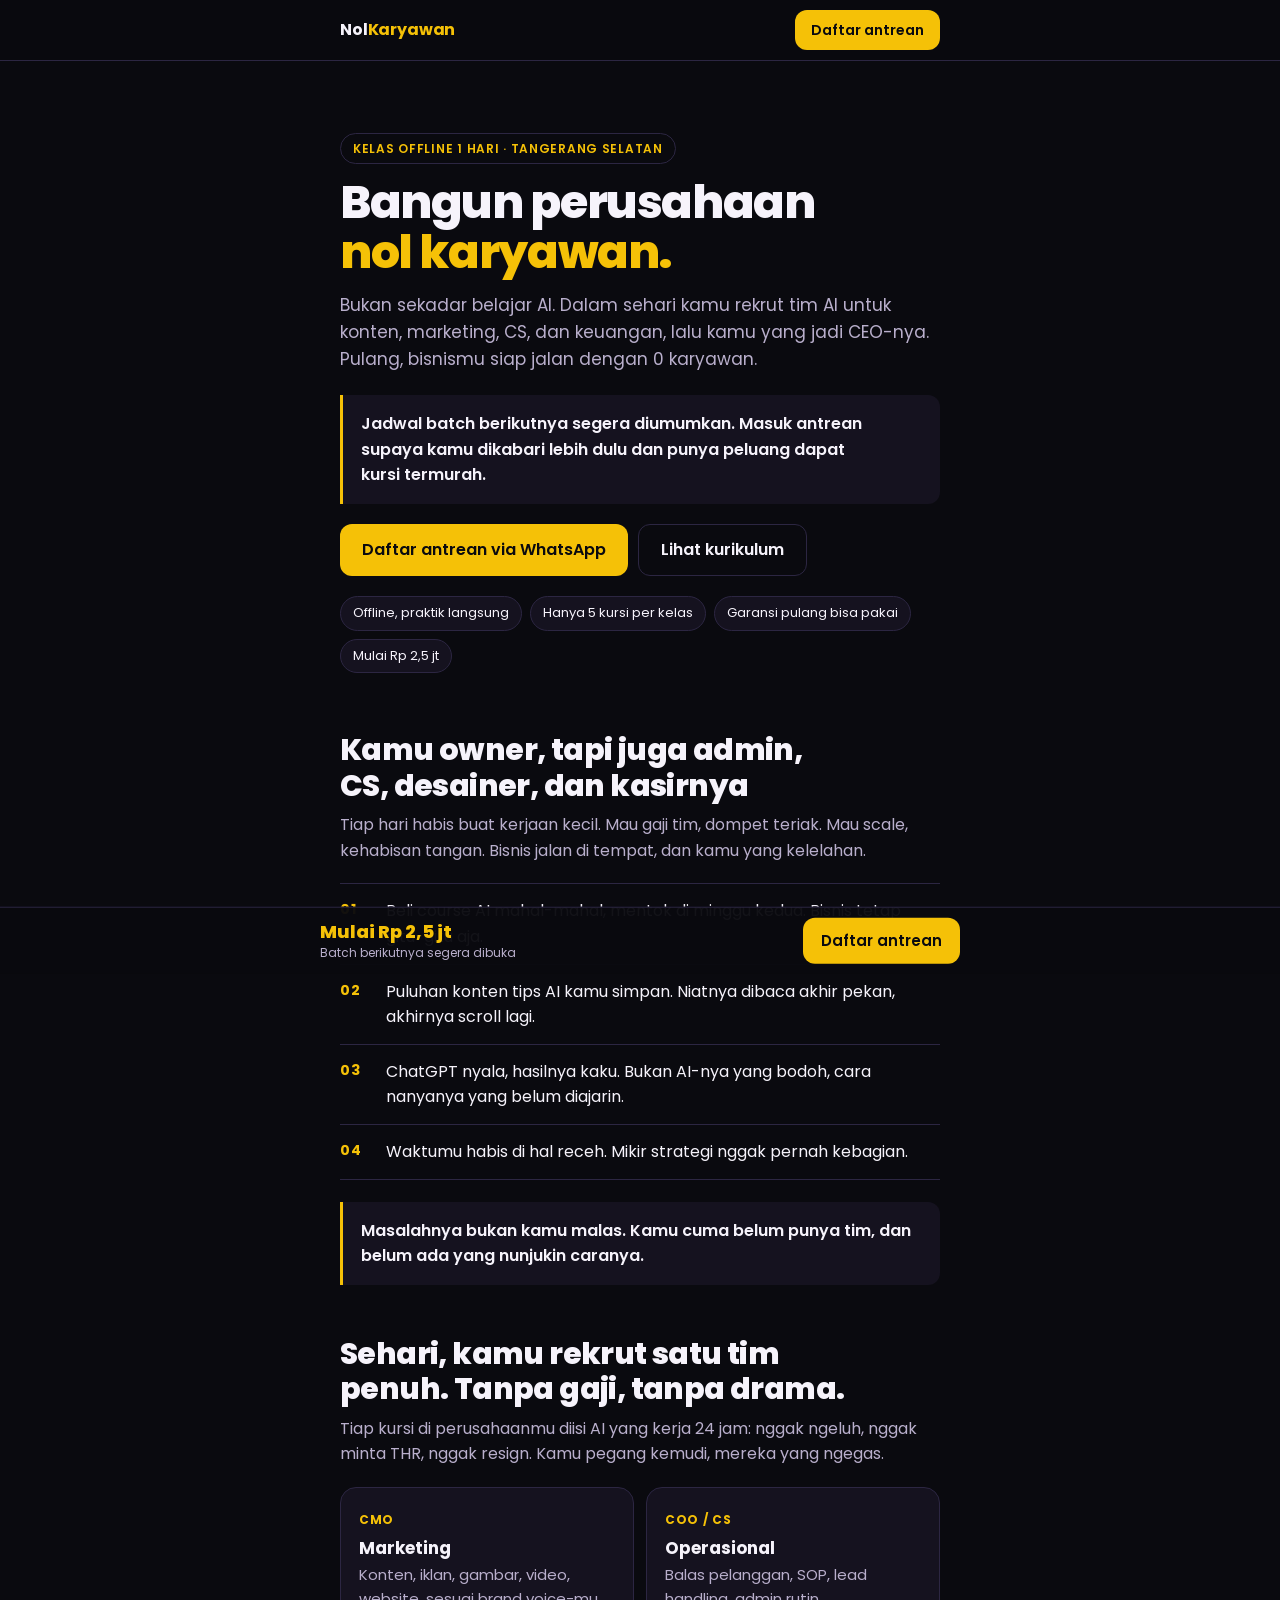
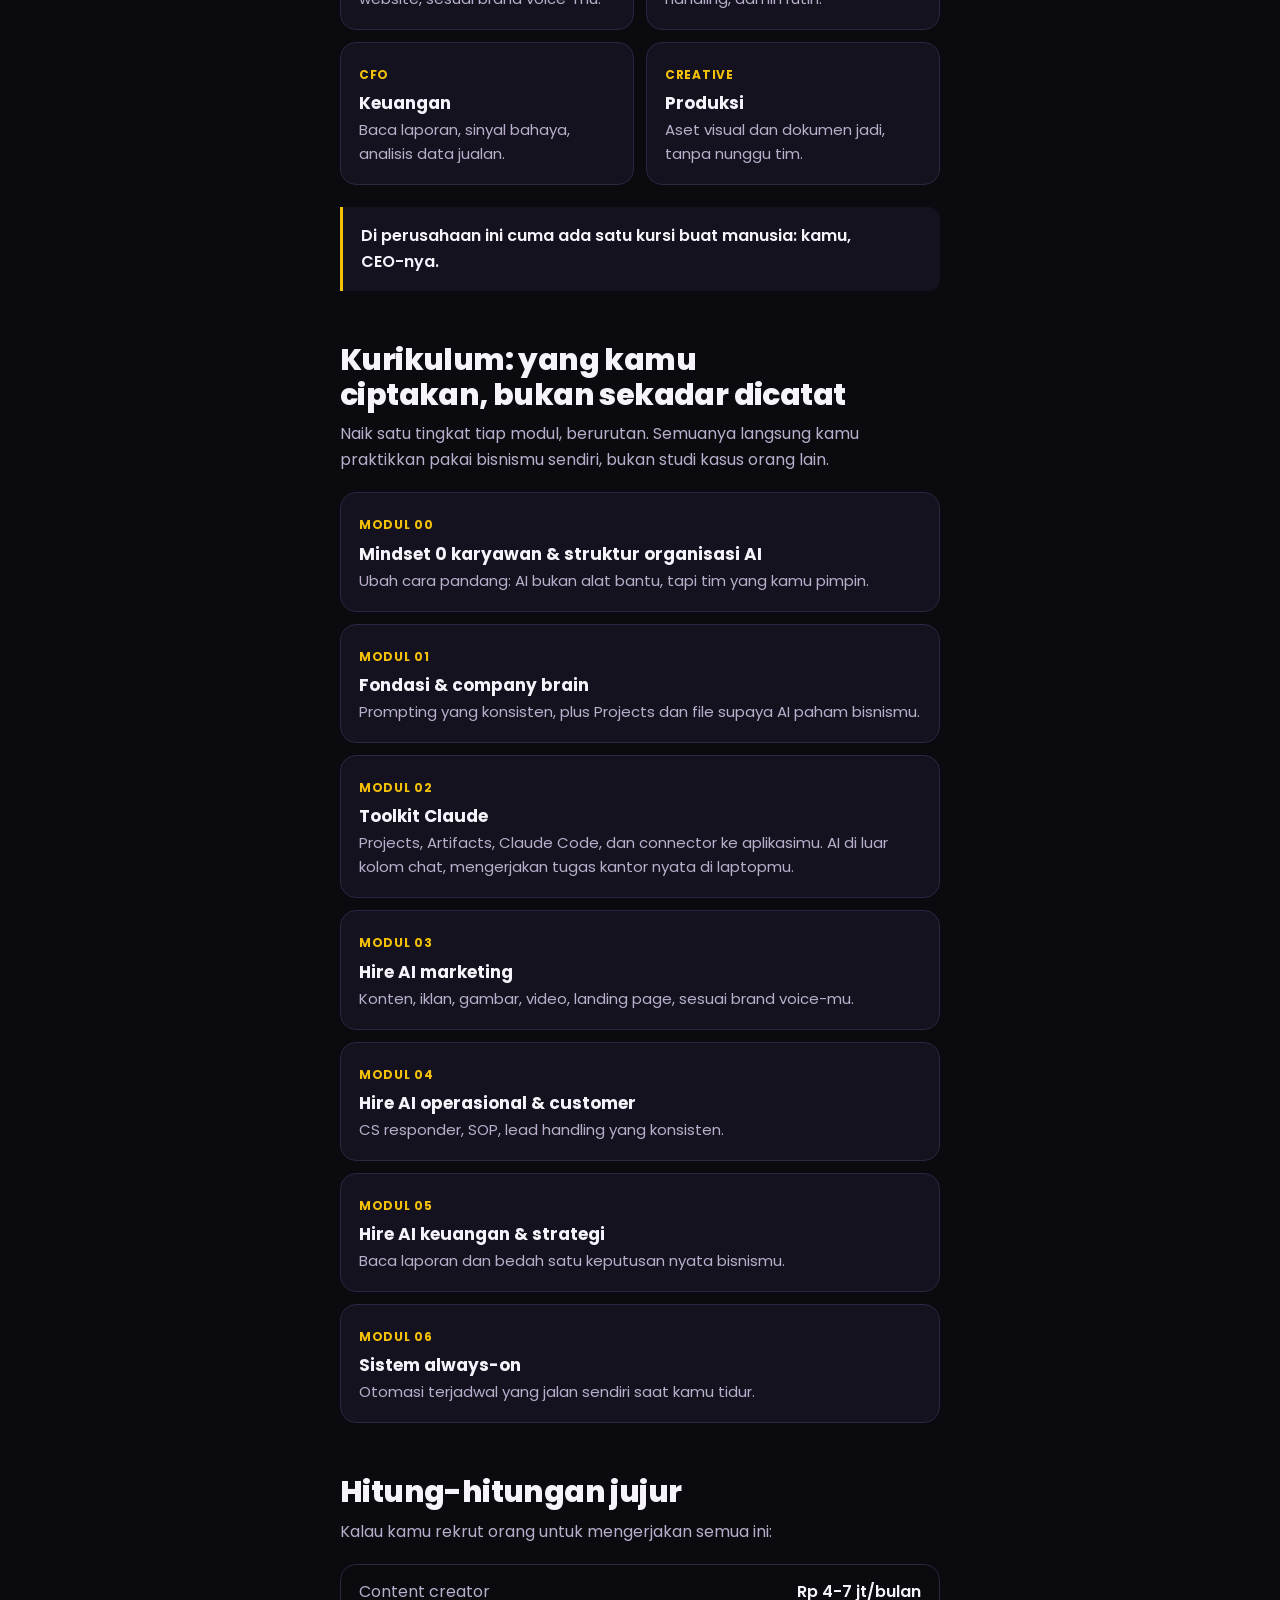
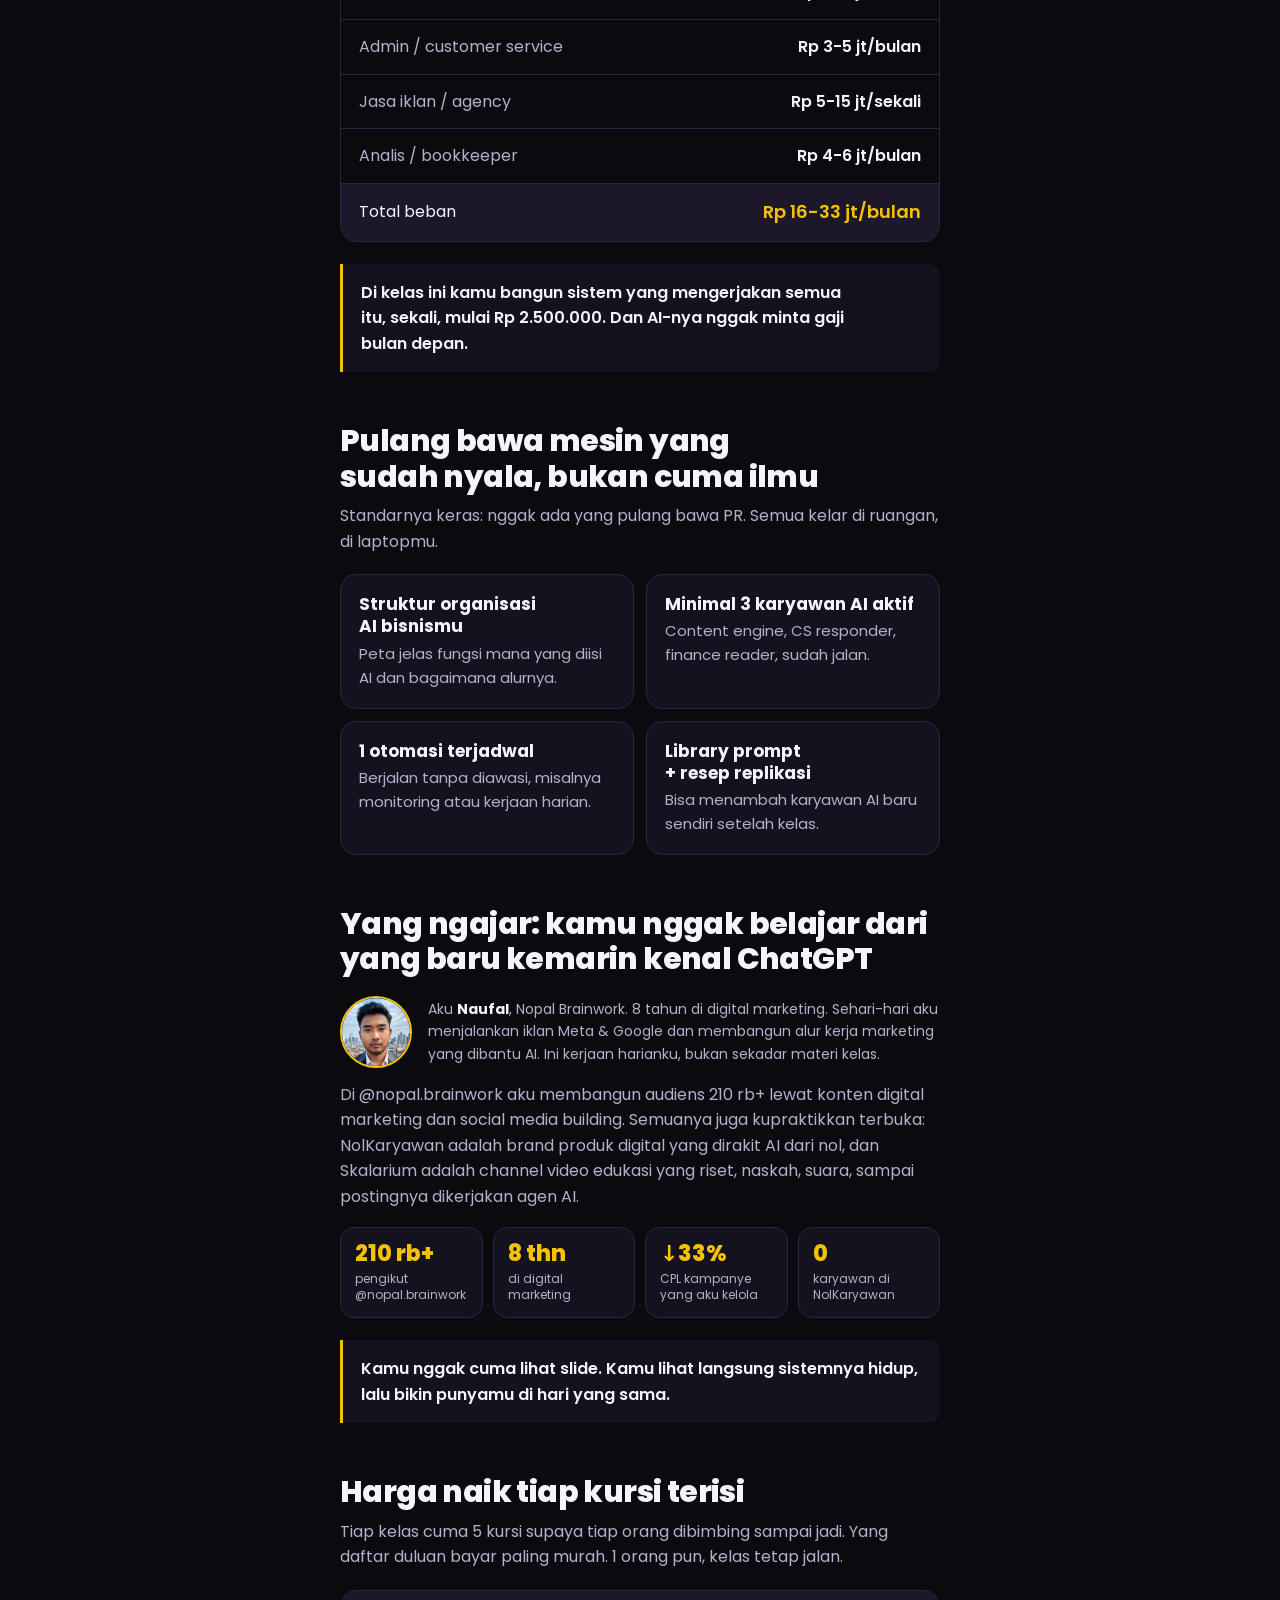
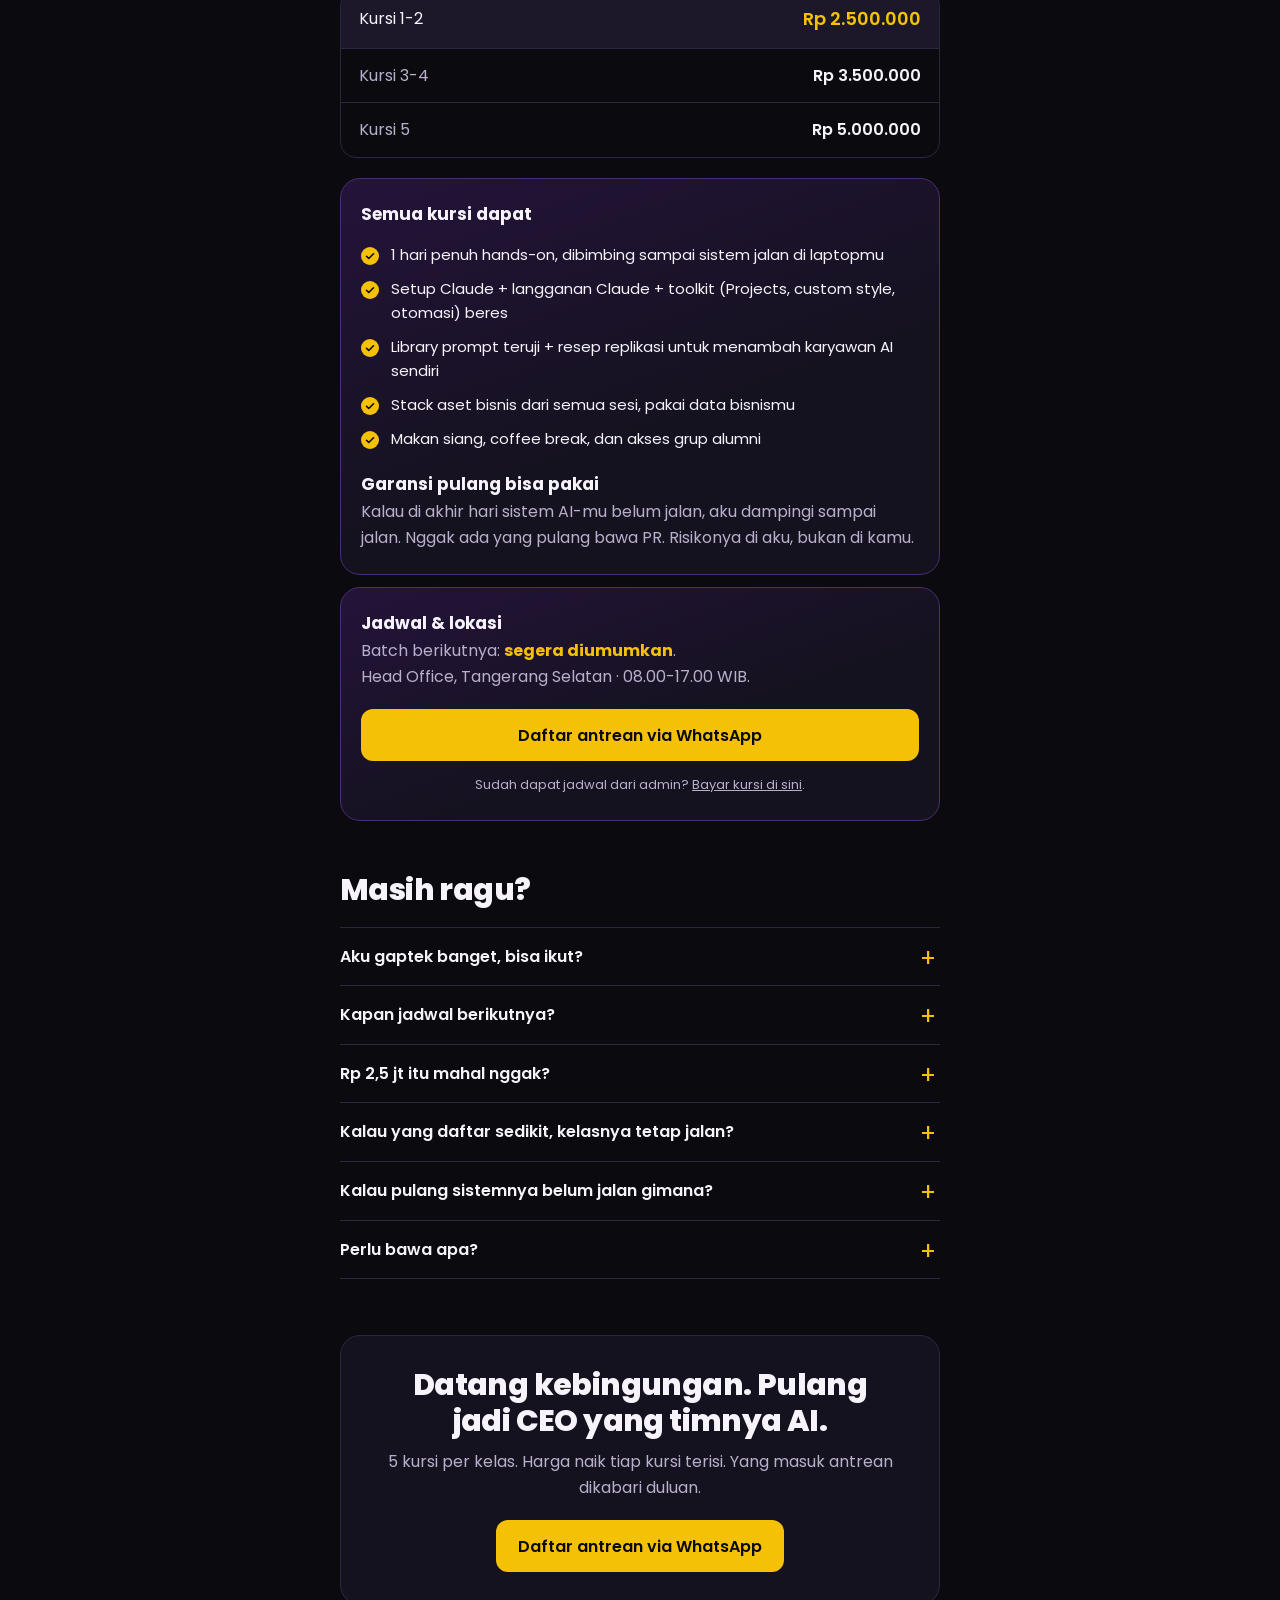
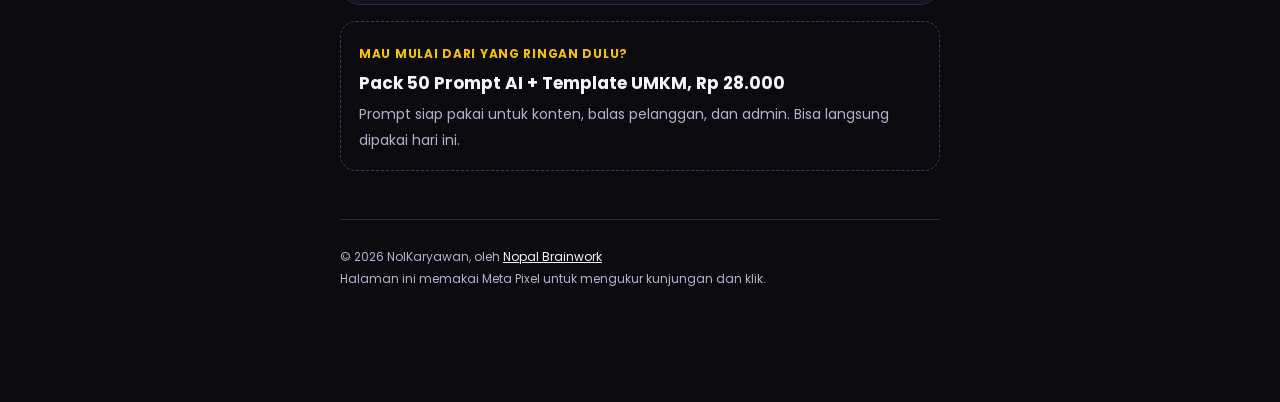
==== nolkaryawan/index.html @ 40bd3239 "Landing page Kelas NolKaryawan (jadwal diumumkan, daftar antrean WhatsApp, Pixel NolKaryawan tetap) " ====
<!doctype html>
<html lang="id">
<head>
<meta charset="utf-8">
<meta name="viewport" content="width=device-width, initial-scale=1, viewport-fit=cover">
<title>Kelas NolKaryawan: Bangun Perusahaan Nol Karyawan | Offline 1 Hari</title>
<meta name="description" content="Kelas offline 1 hari di Tangerang Selatan: rekrut tim AI untuk konten, marketing, CS, dan keuangan bisnismu. Hanya 5 kursi per kelas, mulai Rp 2,5 jt. Jadwal batch berikutnya segera diumumkan.">
<link rel="canonical" href="https://brainwork-cloud.github.io/nolkaryawan/">
<meta property="og:type" content="website">
<meta property="og:site_name" content="NolKaryawan">
<meta property="og:title" content="Bangun perusahaan nol karyawan: kelas offline 1 hari">
<meta property="og:description" content="Sehari praktik, pulang membawa tim AI yang sudah jalan untuk bisnismu. 5 kursi per kelas. Daftar antrean batch berikutnya.">
<meta property="og:url" content="https://brainwork-cloud.github.io/nolkaryawan/">
<meta property="og:image" content="https://brainwork-cloud.github.io/nolkaryawan/og.png">
<meta property="og:image:width" content="1200">
<meta property="og:image:height" content="630">
<meta property="og:locale" content="id_ID">
<meta name="twitter:card" content="summary_large_image">
<meta name="theme-color" content="#0A0A0F">
<link rel="icon" href="../favicon.png" type="image/png">
<link rel="apple-touch-icon" href="../apple-touch-icon.png">
<link rel="preconnect" href="https://fonts.googleapis.com">
<link rel="preconnect" href="https://fonts.gstatic.com" crossorigin>
<link rel="stylesheet" href="https://fonts.googleapis.com/css2?family=Poppins:wght@400;500;600;700;800&display=swap">
<link rel="stylesheet" href="../aset/lp.css">
<script>
  // PENGATURAN HALAMAN
  // checkout: link checkout Scalev kelas (dipakai tombol "bayar kursi"). pixel: Meta Pixel NolKaryawan.
  window.LP = { checkout: "https://nopal.myscalev.com/co-nolkaryawan", pixel: "1502847427442186", produk: "kelas-nolkaryawan" };
</script>
</head>
<body>
<header class="bar">
  <div class="wrap">
    <a class="merek" href="#atas">Nol<span>Karyawan</span></a>
    <a class="btn btn-emas" href="https://wa.me/6285158666066?text=Halo%20Kak%20Nazwa%2C%20aku%20mau%20masuk%20antrean%20Kelas%20NolKaryawan%20batch%20berikutnya.%0A%0ANama%3A%0AJenis%20bisnis%3A%0ADomisili%3A" data-lead>Daftar antrean</a>
  </div>
</header>

<main class="wrap" id="atas">
  <section class="hero">
    <p class="alis">Kelas offline 1 hari · Tangerang Selatan</p>
    <h1>Bangun perusahaan <em>nol karyawan.</em></h1>
    <p class="lead">Bukan sekadar belajar AI. Dalam sehari kamu rekrut tim AI untuk konten, marketing, CS, dan keuangan, lalu kamu yang jadi CEO-nya. Pulang, bisnismu siap jalan dengan 0 karyawan.</p>
    <p class="tegas">Jadwal batch berikutnya segera diumumkan. Masuk antrean supaya kamu dikabari lebih dulu dan punya peluang dapat kursi termurah.</p>
    <div class="aksi">
      <a class="btn btn-emas" id="cta-utama" href="https://wa.me/6285158666066?text=Halo%20Kak%20Nazwa%2C%20aku%20mau%20masuk%20antrean%20Kelas%20NolKaryawan%20batch%20berikutnya.%0A%0ANama%3A%0AJenis%20bisnis%3A%0ADomisili%3A" data-lead>Daftar antrean via WhatsApp</a>
      <a class="btn btn-garis" href="#kurikulum">Lihat kurikulum</a>
    </div>
    <ul class="poin">
      <li>Offline, praktik langsung</li>
      <li>Hanya 5 kursi per kelas</li>
      <li>Garansi pulang bisa pakai</li>
      <li>Mulai Rp 2,5 jt</li>
    </ul>
  </section>

  <section aria-labelledby="judul-masalah">
    <h2 id="judul-masalah">Kamu owner, tapi juga admin, CS, desainer, dan kasirnya</h2>
    <p class="sub">Tiap hari habis buat kerjaan kecil. Mau gaji tim, dompet teriak. Mau scale, kehabisan tangan. Bisnis jalan di tempat, dan kamu yang kelelahan.</p>
    <ol class="masalah">
      <li>Beli course AI mahal-mahal, mentok di minggu kedua. Bisnis tetap gitu-gitu aja.</li>
      <li>Puluhan konten tips AI kamu simpan. Niatnya dibaca akhir pekan, akhirnya scroll lagi.</li>
      <li>ChatGPT nyala, hasilnya kaku. Bukan AI-nya yang bodoh, cara nanyanya yang belum diajarin.</li>
      <li>Waktumu habis di hal receh. Mikir strategi nggak pernah kebagian.</li>
    </ol>
    <p class="tegas">Masalahnya bukan kamu malas. Kamu cuma belum punya tim, dan belum ada yang nunjukin caranya.</p>
  </section>

  <section aria-labelledby="judul-tim">
    <h2 id="judul-tim">Sehari, kamu rekrut satu tim penuh. Tanpa gaji, tanpa drama.</h2>
    <p class="sub">Tiap kursi di perusahaanmu diisi AI yang kerja 24 jam: nggak ngeluh, nggak minta THR, nggak resign. Kamu pegang kemudi, mereka yang ngegas.</p>
    <div class="kartu dua">
      <div class="k"><span class="tag">CMO</span><h3>Marketing</h3><p>Konten, iklan, gambar, video, website, sesuai brand voice-mu.</p></div>
      <div class="k"><span class="tag">COO / CS</span><h3>Operasional</h3><p>Balas pelanggan, SOP, lead handling, admin rutin.</p></div>
      <div class="k"><span class="tag">CFO</span><h3>Keuangan</h3><p>Baca laporan, sinyal bahaya, analisis data jualan.</p></div>
      <div class="k"><span class="tag">Creative</span><h3>Produksi</h3><p>Aset visual dan dokumen jadi, tanpa nunggu tim.</p></div>
    </div>
    <p class="tegas">Di perusahaan ini cuma ada satu kursi buat manusia: kamu, CEO-nya.</p>
  </section>

  <section id="kurikulum" aria-labelledby="judul-kurikulum">
    <h2 id="judul-kurikulum">Kurikulum: yang kamu ciptakan, bukan sekadar dicatat</h2>
    <p class="sub">Naik satu tingkat tiap modul, berurutan. Semuanya langsung kamu praktikkan pakai bisnismu sendiri, bukan studi kasus orang lain.</p>
    <div class="kartu">
      <div class="k"><span class="tag">Modul 00</span><h3>Mindset 0 karyawan &amp; struktur organisasi AI</h3><p>Ubah cara pandang: AI bukan alat bantu, tapi tim yang kamu pimpin.</p></div>
      <div class="k"><span class="tag">Modul 01</span><h3>Fondasi &amp; company brain</h3><p>Prompting yang konsisten, plus Projects dan file supaya AI paham bisnismu.</p></div>
      <div class="k"><span class="tag">Modul 02</span><h3>Toolkit Claude</h3><p>Projects, Artifacts, Claude Code, dan connector ke aplikasimu. AI di luar kolom chat, mengerjakan tugas kantor nyata di laptopmu.</p></div>
      <div class="k"><span class="tag">Modul 03</span><h3>Hire AI marketing</h3><p>Konten, iklan, gambar, video, landing page, sesuai brand voice-mu.</p></div>
      <div class="k"><span class="tag">Modul 04</span><h3>Hire AI operasional &amp; customer</h3><p>CS responder, SOP, lead handling yang konsisten.</p></div>
      <div class="k"><span class="tag">Modul 05</span><h3>Hire AI keuangan &amp; strategi</h3><p>Baca laporan dan bedah satu keputusan nyata bisnismu.</p></div>
      <div class="k"><span class="tag">Modul 06</span><h3>Sistem always-on</h3><p>Otomasi terjadwal yang jalan sendiri saat kamu tidur.</p></div>
    </div>
  </section>

  <section aria-labelledby="judul-hitung">
    <h2 id="judul-hitung">Hitung-hitungan jujur</h2>
    <p class="sub">Kalau kamu rekrut orang untuk mengerjakan semua ini:</p>
    <ul class="tangga-harga">
      <li><span>Content creator</span><b>Rp 4-7 jt/bulan</b></li>
      <li><span>Admin / customer service</span><b>Rp 3-5 jt/bulan</b></li>
      <li><span>Jasa iklan / agency</span><b>Rp 5-15 jt/sekali</b></li>
      <li><span>Analis / bookkeeper</span><b>Rp 4-6 jt/bulan</b></li>
      <li class="kini"><span>Total beban</span><b>Rp 16-33 jt/bulan</b></li>
    </ul>
    <p class="tegas">Di kelas ini kamu bangun sistem yang mengerjakan semua itu, sekali, mulai Rp 2.500.000. Dan AI-nya nggak minta gaji bulan depan.</p>
  </section>

  <section aria-labelledby="judul-bawa">
    <h2 id="judul-bawa">Pulang bawa mesin yang sudah nyala, bukan cuma ilmu</h2>
    <p class="sub">Standarnya keras: nggak ada yang pulang bawa PR. Semua kelar di ruangan, di laptopmu.</p>
    <div class="kartu dua">
      <div class="k"><h3>Struktur organisasi AI bisnismu</h3><p>Peta jelas fungsi mana yang diisi AI dan bagaimana alurnya.</p></div>
      <div class="k"><h3>Minimal 3 karyawan AI aktif</h3><p>Content engine, CS responder, finance reader, sudah jalan.</p></div>
      <div class="k"><h3>1 otomasi terjadwal</h3><p>Berjalan tanpa diawasi, misalnya monitoring atau kerjaan harian.</p></div>
      <div class="k"><h3>Library prompt + resep replikasi</h3><p>Bisa menambah karyawan AI baru sendiri setelah kelas.</p></div>
    </div>
  </section>

  <section aria-labelledby="judul-pengajar">
    <h2 id="judul-pengajar">Yang ngajar: kamu nggak belajar dari yang baru kemarin kenal ChatGPT</h2>
    <div class="pengajar">
      <img src="../foto.jpg" alt="Foto Naufal (Nopal Brainwork)" width="72" height="72">
      <p>Aku <b style="color:var(--putih)">Naufal</b>, Nopal Brainwork. 8 tahun di digital marketing. Sehari-hari aku menjalankan iklan Meta &amp; Google dan membangun alur kerja marketing yang dibantu AI. Ini kerjaan harianku, bukan sekadar materi kelas.</p>
    </div>
    <p class="sub" style="margin-top:14px">Di @nopal.brainwork aku membangun audiens 210 rb+ lewat konten digital marketing dan social media building. Semuanya juga kupraktikkan terbuka: NolKaryawan adalah brand produk digital yang dirakit AI dari nol, dan Skalarium adalah channel video edukasi yang riset, naskah, suara, sampai postingnya dikerjakan agen AI.</p>
    <div class="angka">
      <div><b>210 rb+</b><span>pengikut @nopal.brainwork</span></div>
      <div><b>8 thn</b><span>di digital marketing</span></div>
      <div><b>&darr;33%</b><span>CPL kampanye yang aku kelola</span></div>
      <div><b>0</b><span>karyawan di NolKaryawan</span></div>
    </div>
    <p class="tegas">Kamu nggak cuma lihat slide. Kamu lihat langsung sistemnya hidup, lalu bikin punyamu di hari yang sama.</p>
  </section>

  <section id="harga" aria-labelledby="judul-harga">
    <h2 id="judul-harga">Harga naik tiap kursi terisi</h2>
    <p class="sub">Tiap kelas cuma 5 kursi supaya tiap orang dibimbing sampai jadi. Yang daftar duluan bayar paling murah. 1 orang pun, kelas tetap jalan.</p>
    <ul class="tangga-harga">
      <li class="kini"><span>Kursi 1-2</span><b>Rp 2.500.000</b></li>
      <li><span>Kursi 3-4</span><b>Rp 3.500.000</b></li>
      <li><span>Kursi 5</span><b>Rp 5.000.000</b></li>
    </ul>
    <div class="tawaran">
      <h3>Semua kursi dapat</h3>
      <ul class="cek">
        <li>1 hari penuh hands-on, dibimbing sampai sistem jalan di laptopmu</li>
        <li>Setup Claude + langganan Claude + toolkit (Projects, custom style, otomasi) beres</li>
        <li>Library prompt teruji + resep replikasi untuk menambah karyawan AI sendiri</li>
        <li>Stack aset bisnis dari semua sesi, pakai data bisnismu</li>
        <li>Makan siang, coffee break, dan akses grup alumni</li>
      </ul>
      <h3 style="margin-top:22px">Garansi pulang bisa pakai</h3>
      <p class="sub">Kalau di akhir hari sistem AI-mu belum jalan, aku dampingi sampai jalan. Nggak ada yang pulang bawa PR. Risikonya di aku, bukan di kamu.</p>
    </div>
    <div class="tawaran" style="margin-top:12px">
      <h3>Jadwal &amp; lokasi</h3>
      <p class="sub">Batch berikutnya: <b style="color:var(--emas)">segera diumumkan</b>.<br>Head Office, Tangerang Selatan · 08.00-17.00 WIB.</p>
      <div class="aksi"><a class="btn btn-emas btn-lebar" href="https://wa.me/6285158666066?text=Halo%20Kak%20Nazwa%2C%20aku%20mau%20masuk%20antrean%20Kelas%20NolKaryawan%20batch%20berikutnya.%0A%0ANama%3A%0AJenis%20bisnis%3A%0ADomisili%3A" data-lead>Daftar antrean via WhatsApp</a></div>
      <p class="catatan">Sudah dapat jadwal dari admin? <a href="https://nopal.myscalev.com/co-nolkaryawan" data-checkout>Bayar kursi di sini</a>.</p>
    </div>
  </section>

  <section aria-labelledby="judul-faq">
    <h2 id="judul-faq">Masih ragu?</h2>
    <div class="faq">
      <details><summary>Aku gaptek banget, bisa ikut?</summary><p>Bisa. Kelas ini didesain untuk non-teknis, nggak ada koding wajib, termasuk di sesi Claude Code. Kalau bisa kirim chat dan upload file, kamu bisa ikut. Kuotanya kecil supaya tiap orang terbimbing.</p></details>
      <details><summary>Kapan jadwal berikutnya?</summary><p>Segera diumumkan. Daftar antrean lewat WhatsApp, kamu dikabari lebih dulu begitu jadwal dibuka.</p></details>
      <details><summary>Rp 2,5 jt itu mahal nggak?</summary><p>Bandingkan dengan rekrut tim untuk konten, CS, admin, dan analis: sekitar Rp 16-33 jt tiap bulan. Ini sekali bayar, sistemnya jalan terus, dan AI-nya nggak digaji bulan depan.</p></details>
      <details><summary>Kalau yang daftar sedikit, kelasnya tetap jalan?</summary><p>Tetap jalan. Berapa pun kursi terisi, jadwal yang sudah diumumkan tetap berlangsung.</p></details>
      <details><summary>Kalau pulang sistemnya belum jalan gimana?</summary><p>Ada Garansi Pulang Bisa Pakai: aku dampingi sampai sistemmu benar-benar jalan.</p></details>
      <details><summary>Perlu bawa apa?</summary><p>Laptop (Mac atau Windows), akun Claude (setup dan langganannya dipandu di tempat), dan data bisnis sederhana: contoh penjualan, brief brand, atau caption lama.</p></details>
    </div>
  </section>

  <div class="akhir">
    <h2>Datang kebingungan. Pulang jadi CEO yang timnya AI.</h2>
    <p class="sub">5 kursi per kelas. Harga naik tiap kursi terisi. Yang masuk antrean dikabari duluan.</p>
    <div class="aksi"><a class="btn btn-emas" href="https://wa.me/6285158666066?text=Halo%20Kak%20Nazwa%2C%20aku%20mau%20masuk%20antrean%20Kelas%20NolKaryawan%20batch%20berikutnya.%0A%0ANama%3A%0AJenis%20bisnis%3A%0ADomisili%3A" data-lead>Daftar antrean via WhatsApp</a></div>
  </div>

  <a class="lanjut" href="../pack-prompt/">
    <small>Mau mulai dari yang ringan dulu?</small>
    <b>Pack 50 Prompt AI + Template UMKM, Rp 28.000</b>
    <span>Prompt siap pakai untuk konten, balas pelanggan, dan admin. Bisa langsung dipakai hari ini.</span>
  </a>

  <footer>
    <p>&copy; 2026 NolKaryawan, oleh <a href="../">Nopal Brainwork</a></p>
    <p id="privasi">Halaman ini tidak memasang pelacak.</p>
  </footer>
</main>

<div class="lekat">
  <div class="wrap">
    <span class="h"><b>Mulai Rp 2,5 jt</b><small>Batch berikutnya segera dibuka</small></span>
    <a class="btn btn-emas" href="https://wa.me/6285158666066?text=Halo%20Kak%20Nazwa%2C%20aku%20mau%20masuk%20antrean%20Kelas%20NolKaryawan%20batch%20berikutnya.%0A%0ANama%3A%0AJenis%20bisnis%3A%0ADomisili%3A" data-lead>Daftar antrean</a>
  </div>
</div>
<script src="../aset/lp.js"></script>
</body>
</html>
---- aset/lp.css ----
/* Gaya bersama landing page produk (Pack Prompt, Strategi Kilat, Kelas NolKaryawan). Warna & font: BRAND.md Brainwork. */
:root {
  --hitam: #0A0A0F;
  --panel: #15121F;
  --panel-2: #1C1729;
  --garis: #2C2642;
  --ungu: #7B2FBE;
  --ungu-terang: #9A55DB;
  --emas: #F5C107;
  --putih: #F6F3FB;
  --redup: #B9AFCC;
}
* { box-sizing: border-box; }
html { -webkit-text-size-adjust: 100%; background: var(--hitam); scroll-behavior: smooth; }
body {
  margin: 0; background: var(--hitam); color: var(--putih);
  font: 400 16px/1.6 "Poppins", system-ui, -apple-system, "Segoe UI", Roboto, sans-serif;
}
a { color: inherit; }
img { max-width: 100%; height: auto; }
.wrap { max-width: 40rem; margin: 0 auto; padding: 0 20px; }

/* Bar atas */
.bar { position: sticky; top: 0; z-index: 10; background: rgba(10, 10, 15, .92); backdrop-filter: blur(8px);
  -webkit-backdrop-filter: blur(8px); border-bottom: 1px solid var(--garis); }
.bar .wrap { display: flex; align-items: center; justify-content: space-between; gap: 12px; min-height: 60px; }
.merek { font-weight: 700; font-size: 16px; text-decoration: none; letter-spacing: -0.01em; }
.merek span { color: var(--emas); }
.bar .btn { min-height: 40px; padding: 0 16px; font-size: 14px; }

/* Hero */
.hero { padding: 40px 0 8px; }
.alis { display: inline-block; margin: 0 0 14px; padding: 5px 12px; border-radius: 999px; border: 1px solid var(--garis);
  color: var(--emas); font-size: 12px; font-weight: 600; letter-spacing: .06em; text-transform: uppercase; }
h1 { margin: 0 0 14px; font-weight: 800; font-size: clamp(32px, 9vw, 46px); line-height: 1.08; letter-spacing: -0.03em;
  text-wrap: balance; }
h1 em { font-style: normal; color: var(--emas); }
.lead { margin: 0; color: var(--redup); font-size: 17px; text-wrap: pretty; }
.harga-hero { display: flex; align-items: baseline; flex-wrap: wrap; gap: 4px 12px; margin: 22px 0 0; }
.harga-hero b { font-size: 32px; font-weight: 800; color: var(--emas); letter-spacing: -0.02em; }
.harga-hero s { color: var(--redup); font-size: 16px; }
.harga-hero small { width: 100%; color: var(--redup); font-size: 13px; }
.aksi { display: flex; flex-wrap: wrap; gap: 10px; margin-top: 20px; }
.poin { list-style: none; margin: 20px 0 0; padding: 0; display: flex; flex-wrap: wrap; gap: 8px; }
.poin li { padding: 6px 12px; border-radius: 999px; background: var(--panel); border: 1px solid var(--garis); font-size: 13px;
  color: var(--putih); }

/* Tombol */
.btn { display: inline-flex; align-items: center; justify-content: center; gap: 8px; min-height: 52px; padding: 0 22px;
  border-radius: 12px; text-decoration: none; font: 600 16px/1.2 "Poppins", sans-serif; text-align: center; cursor: pointer;
  border: 0; }
.btn-emas { background: var(--emas); color: var(--hitam); }
.btn-emas:hover { background: #FFD43B; }
.btn-ungu { background: var(--ungu); color: #fff; }
.btn-ungu:hover { background: var(--ungu-terang); }
.btn-garis { border: 1.5px solid var(--garis); color: var(--putih); background: transparent; }
.btn-garis:hover { border-color: var(--ungu-terang); }
.btn-lebar { width: 100%; }

/* Bagian */
section { padding: 52px 0 0; }
h2 { margin: 0 0 8px; font-size: clamp(24px, 6.4vw, 30px); font-weight: 800; line-height: 1.18; letter-spacing: -0.02em;
  text-wrap: balance; }
h3 { margin: 0 0 4px; font-size: 17px; font-weight: 700; line-height: 1.3; text-wrap: balance; }
.sub { margin: 0; color: var(--redup); font-size: 16px; text-wrap: pretty; }
p { text-wrap: pretty; }
.tegas { margin: 22px 0 0; padding: 16px 18px; border-left: 3px solid var(--emas); background: var(--panel); border-radius: 0 12px 12px 0;
  font-weight: 600; }

/* Daftar masalah bernomor */
.masalah { list-style: none; margin: 20px 0 0; padding: 0; counter-reset: m; }
.masalah li { counter-increment: m; position: relative; padding: 14px 0 14px 46px; border-top: 1px solid var(--garis); color: var(--putih); }
.masalah li:last-child { border-bottom: 1px solid var(--garis); }
.masalah li::before { content: counter(m, decimal-leading-zero); position: absolute; left: 0; top: 14px; color: var(--emas);
  font-weight: 700; font-size: 14px; letter-spacing: .04em; }

/* Kartu */
.kartu { display: grid; gap: 12px; margin-top: 20px; }
@media (min-width: 560px) { .kartu.dua { grid-template-columns: 1fr 1fr; } }
.k { padding: 18px; border-radius: 16px; background: var(--panel); border: 1px solid var(--garis); }
.k p { margin: 0; color: var(--redup); font-size: 15px; }
.k .tag { display: inline-block; margin-bottom: 8px; color: var(--emas); font-size: 12px; font-weight: 700; letter-spacing: .06em;
  text-transform: uppercase; }
.k .jml { float: right; margin-left: 8px; color: var(--redup); font-size: 13px; font-weight: 600; }

/* Langkah */
.langkah { list-style: none; margin: 20px 0 0; padding: 0; display: grid; gap: 12px; }
.langkah li { display: grid; grid-template-columns: 40px 1fr; gap: 14px; align-items: start; }
.langkah .no { width: 40px; height: 40px; border-radius: 50%; display: grid; place-items: center; background: var(--ungu); color: #fff;
  font-weight: 700; }
.langkah p { margin: 0; color: var(--redup); font-size: 15px; }

/* Tabel tangga harga */
.tangga-harga { list-style: none; margin: 20px 0 0; padding: 0; border: 1px solid var(--garis); border-radius: 16px; overflow: hidden; }
.tangga-harga li { display: flex; justify-content: space-between; align-items: center; gap: 12px; padding: 14px 18px;
  border-top: 1px solid var(--garis); color: var(--redup); }
.tangga-harga li:first-child { border-top: 0; }
.tangga-harga li b { color: var(--putih); font-weight: 600; white-space: nowrap; }
.tangga-harga li.kini { background: var(--panel-2); color: var(--putih); }
.tangga-harga li.kini b { color: var(--emas); font-size: 18px; }
.tangga-harga li.lewat { opacity: .55; }
.tangga-harga li.lewat b { text-decoration: line-through; }
.lencana { display: inline-block; margin-left: 6px; padding: 2px 8px; border-radius: 999px; background: var(--emas); color: var(--hitam);
  font-size: 11px; font-weight: 700; vertical-align: middle; }

/* Kotak penawaran */
.tawaran { margin-top: 20px; padding: 24px 20px; border-radius: 20px; background: linear-gradient(160deg, #24133A, var(--panel) 60%);
  border: 1px solid #4A2D73; }
.tawaran .harga-hero { margin-top: 0; }
.cek { list-style: none; margin: 18px 0 0; padding: 0; display: grid; gap: 10px; }
.cek li { position: relative; padding-left: 30px; font-size: 15px; }
.cek li::before { content: ""; position: absolute; left: 0; top: 4px; width: 18px; height: 18px; border-radius: 50%; background: var(--emas)
  url("data:image/svg+xml,%3Csvg xmlns='http://www.w3.org/2000/svg' viewBox='0 0 24 24' fill='none' stroke='%230A0A0F' stroke-width='3.2' stroke-linecap='round' stroke-linejoin='round'%3E%3Cpath d='M5 12.5l4.5 4.5L19 7.5'/%3E%3C/svg%3E") center/12px no-repeat; }
.cek li small { display: block; color: var(--redup); font-size: 13px; }
.catatan { margin: 14px 0 0; color: var(--redup); font-size: 13px; text-align: center; }

/* Pengajar */
.pengajar { display: grid; grid-template-columns: 72px 1fr; gap: 16px; align-items: center; margin-top: 18px; }
.pengajar img { width: 72px; height: 72px; border-radius: 50%; border: 2px solid var(--emas); object-fit: cover; }
.pengajar p { margin: 0; color: var(--redup); font-size: 14px; }
.angka { display: grid; grid-template-columns: repeat(2, 1fr); gap: 10px; margin-top: 18px; }
@media (min-width: 560px) { .angka { grid-template-columns: repeat(4, 1fr); } }
.angka div { padding: 14px; border-radius: 14px; background: var(--panel); border: 1px solid var(--garis); }
.angka b { display: block; color: var(--emas); font-size: 22px; font-weight: 800; line-height: 1.1; }
.angka span { color: var(--redup); font-size: 12px; line-height: 1.35; display: block; margin-top: 4px; }

/* FAQ */
.faq { margin-top: 18px; border-top: 1px solid var(--garis); }
.faq details { border-bottom: 1px solid var(--garis); }
.faq summary { list-style: none; cursor: pointer; padding: 16px 36px 16px 0; position: relative; font-weight: 600; }
.faq summary::-webkit-details-marker { display: none; }
.faq summary::after { content: "+"; position: absolute; right: 4px; top: 12px; color: var(--emas); font-size: 24px; font-weight: 400; }
.faq details[open] summary::after { content: "\2212"; }
.faq details p { margin: 0 0 16px; color: var(--redup); font-size: 15px; }

/* Penutup */
.akhir { margin-top: 56px; padding: 32px 20px; border-radius: 20px; text-align: center; background: var(--panel); border: 1px solid var(--garis); }
.akhir h2 { margin-bottom: 10px; }
.akhir .aksi { justify-content: center; }
.lanjut { display: block; margin-top: 16px; padding: 18px; border-radius: 16px; border: 1px dashed #4A2D73; text-decoration: none; }
.lanjut:hover { border-color: var(--ungu-terang); }
.lanjut small { color: var(--emas); font-size: 12px; font-weight: 700; letter-spacing: .06em; text-transform: uppercase; }
.lanjut b { display: block; margin: 4px 0; font-size: 17px; }
.lanjut span { color: var(--redup); font-size: 14px; }

footer { margin: 48px 0 0; padding: 24px 0 calc(110px + env(safe-area-inset-bottom)); border-top: 1px solid var(--garis);
  color: var(--redup); font-size: 12px; }
footer p { margin: 3px 0; }
footer a { color: var(--putih); }

/* Tombol beli menempel di bawah (muncul setelah tombol hero lewat) */
.lekat { position: fixed; left: 0; right: 0; bottom: 0; z-index: 20; padding: 10px 16px calc(10px + env(safe-area-inset-bottom));
  background: rgba(10, 10, 15, .96); border-top: 1px solid var(--garis); transform: translateY(110%); transition: transform .25s ease; }
.lekat.tampil { transform: none; }
.lekat .wrap { display: flex; align-items: center; justify-content: space-between; gap: 12px; padding: 0; }
.lekat .h { line-height: 1.2; }
.lekat .h b { display: block; color: var(--emas); font-size: 18px; font-weight: 800; }
.lekat .h small { color: var(--redup); font-size: 12px; }
.lekat .btn { min-height: 46px; padding: 0 18px; font-size: 15px; flex: none; }

a:focus-visible, summary:focus-visible, .btn:focus-visible { outline: 3px solid var(--emas); outline-offset: 3px; border-radius: 10px; }
@media (prefers-reduced-motion: reduce) { html { scroll-behavior: auto; } .lekat { transition: none; } }
@media (min-width: 720px) { .hero { padding-top: 72px; } }
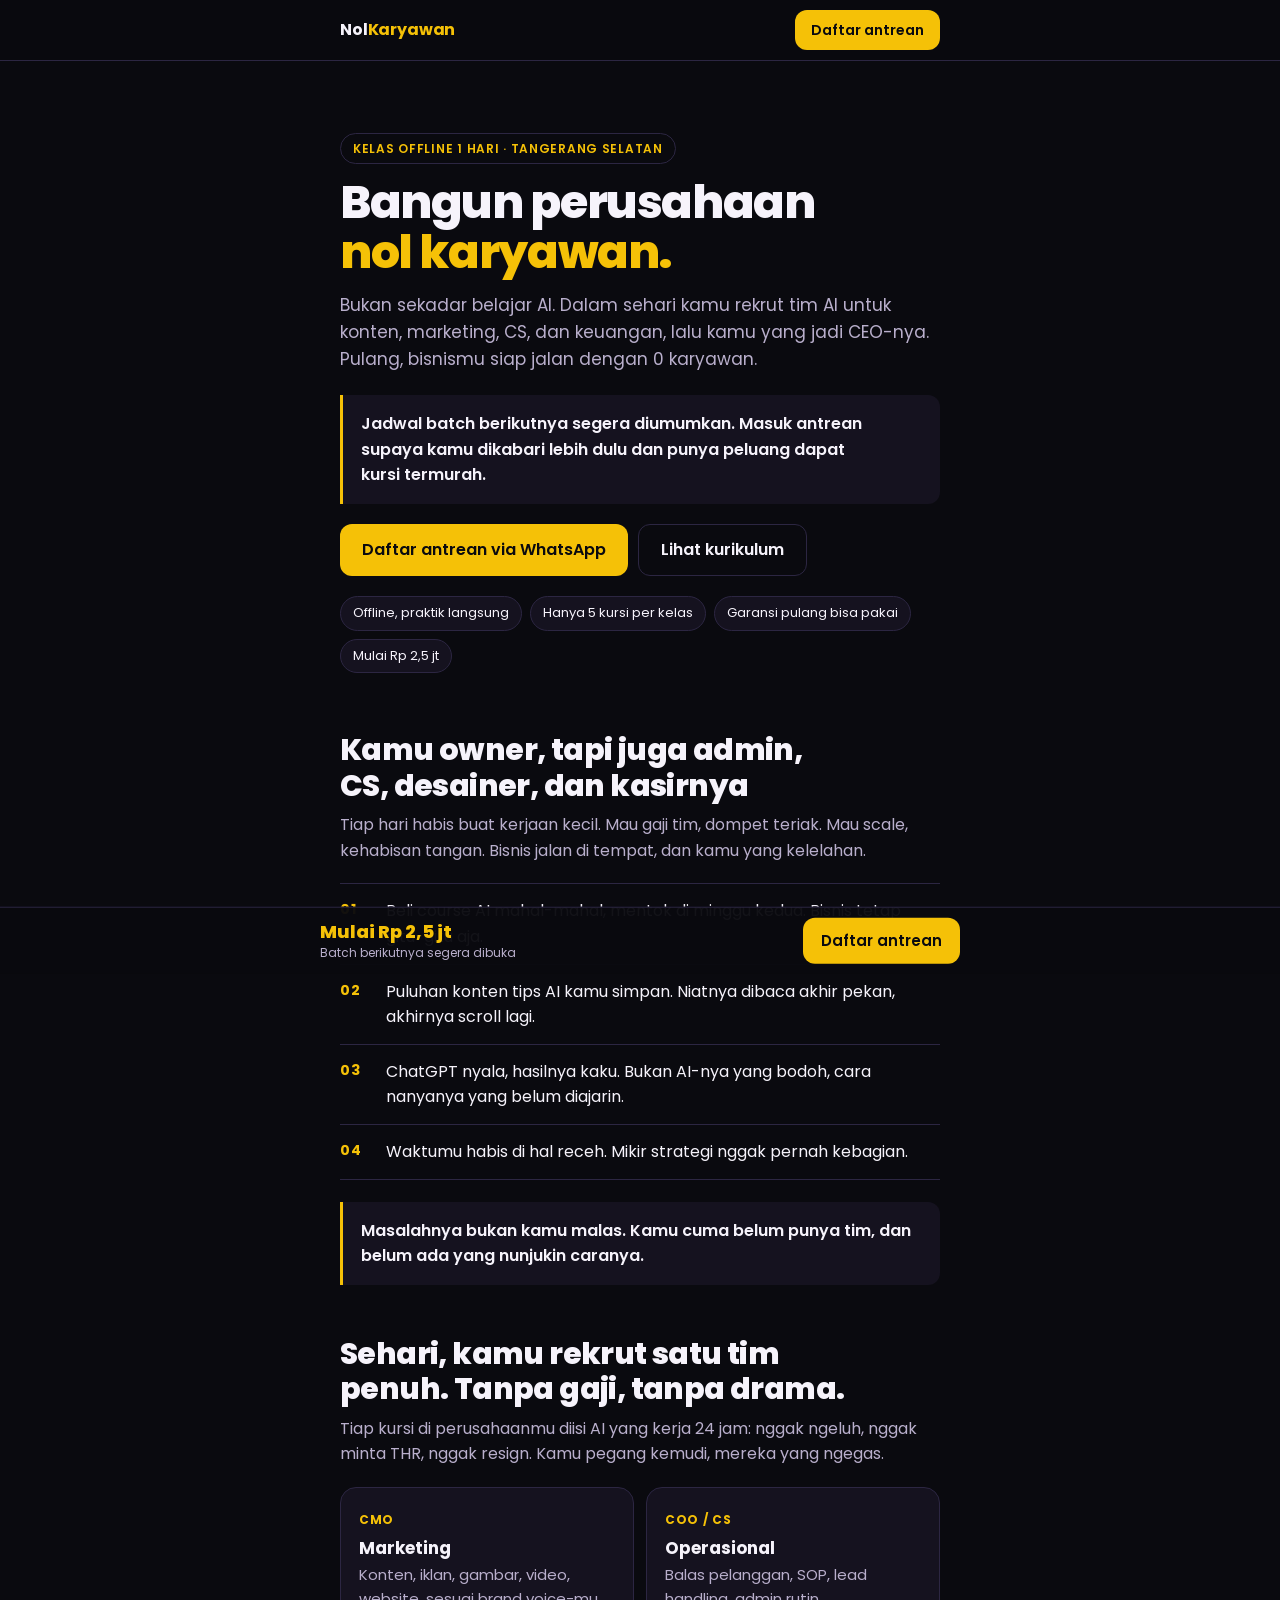
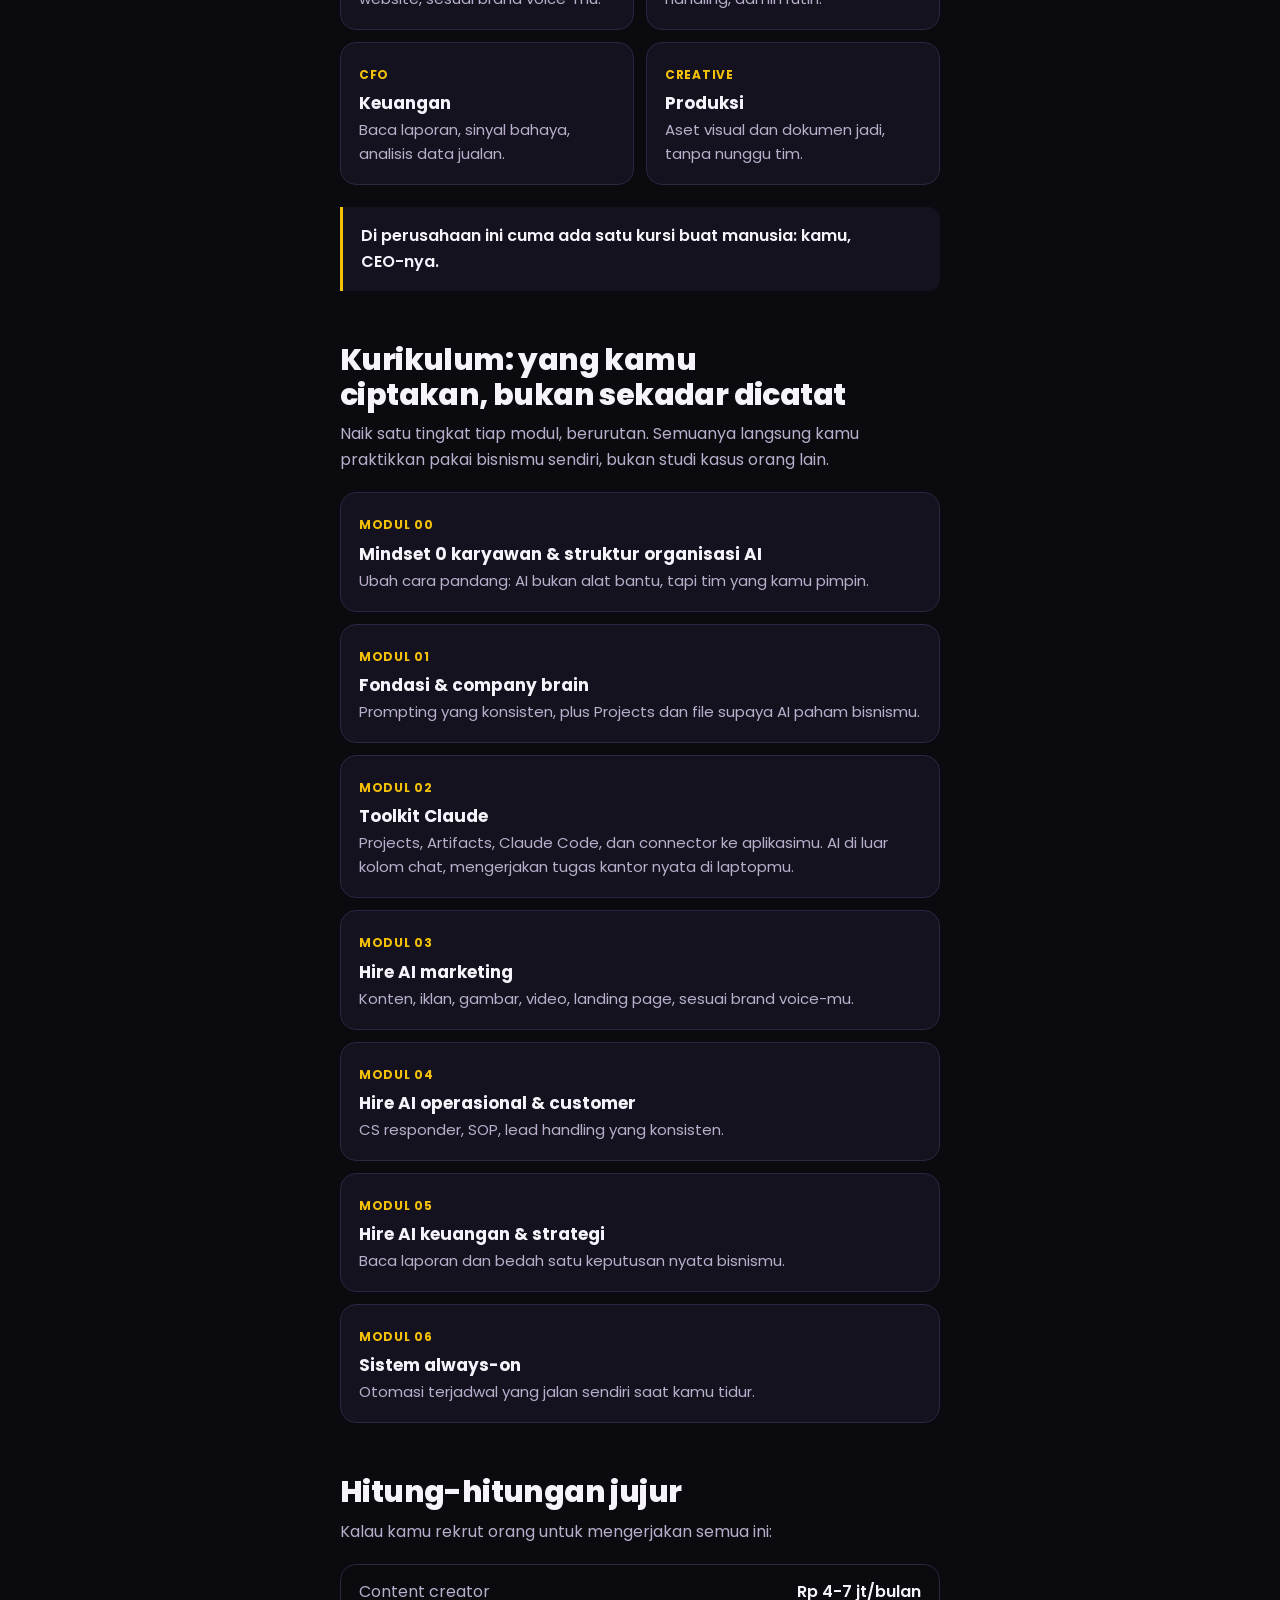
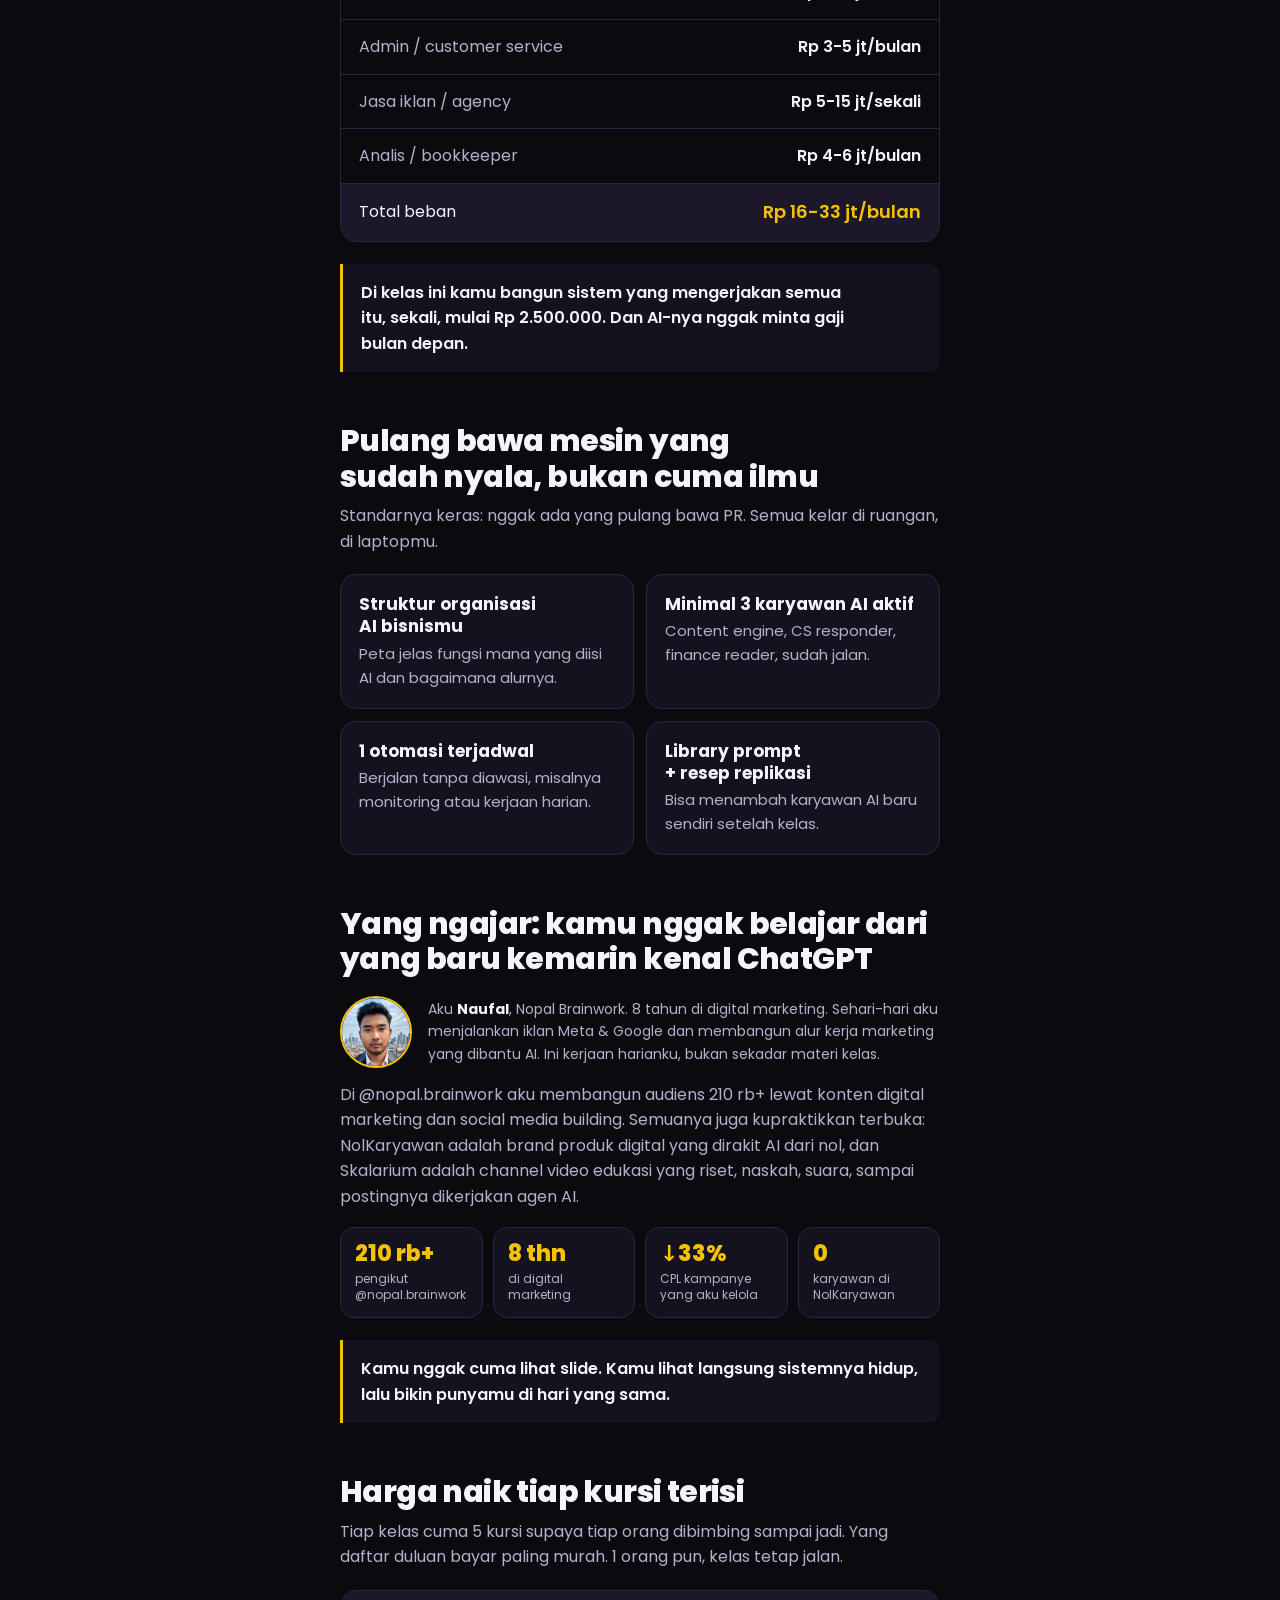
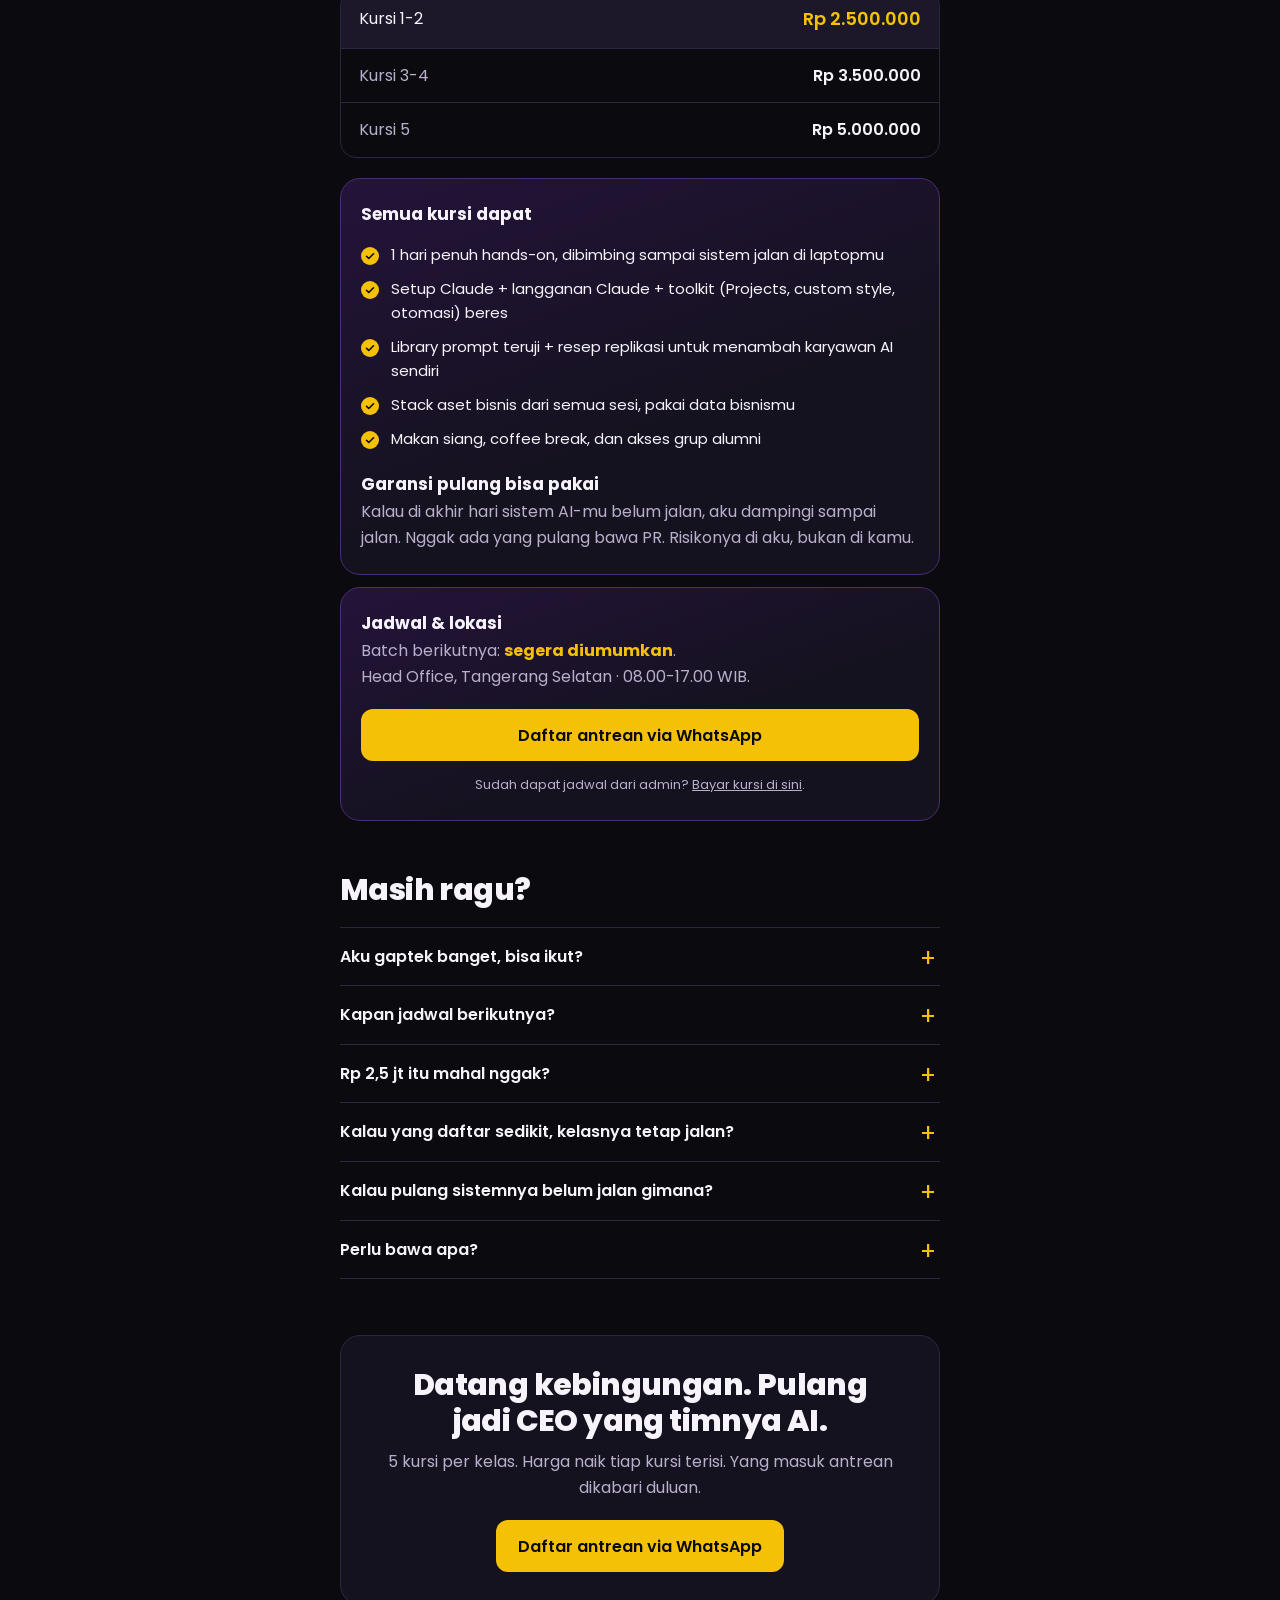
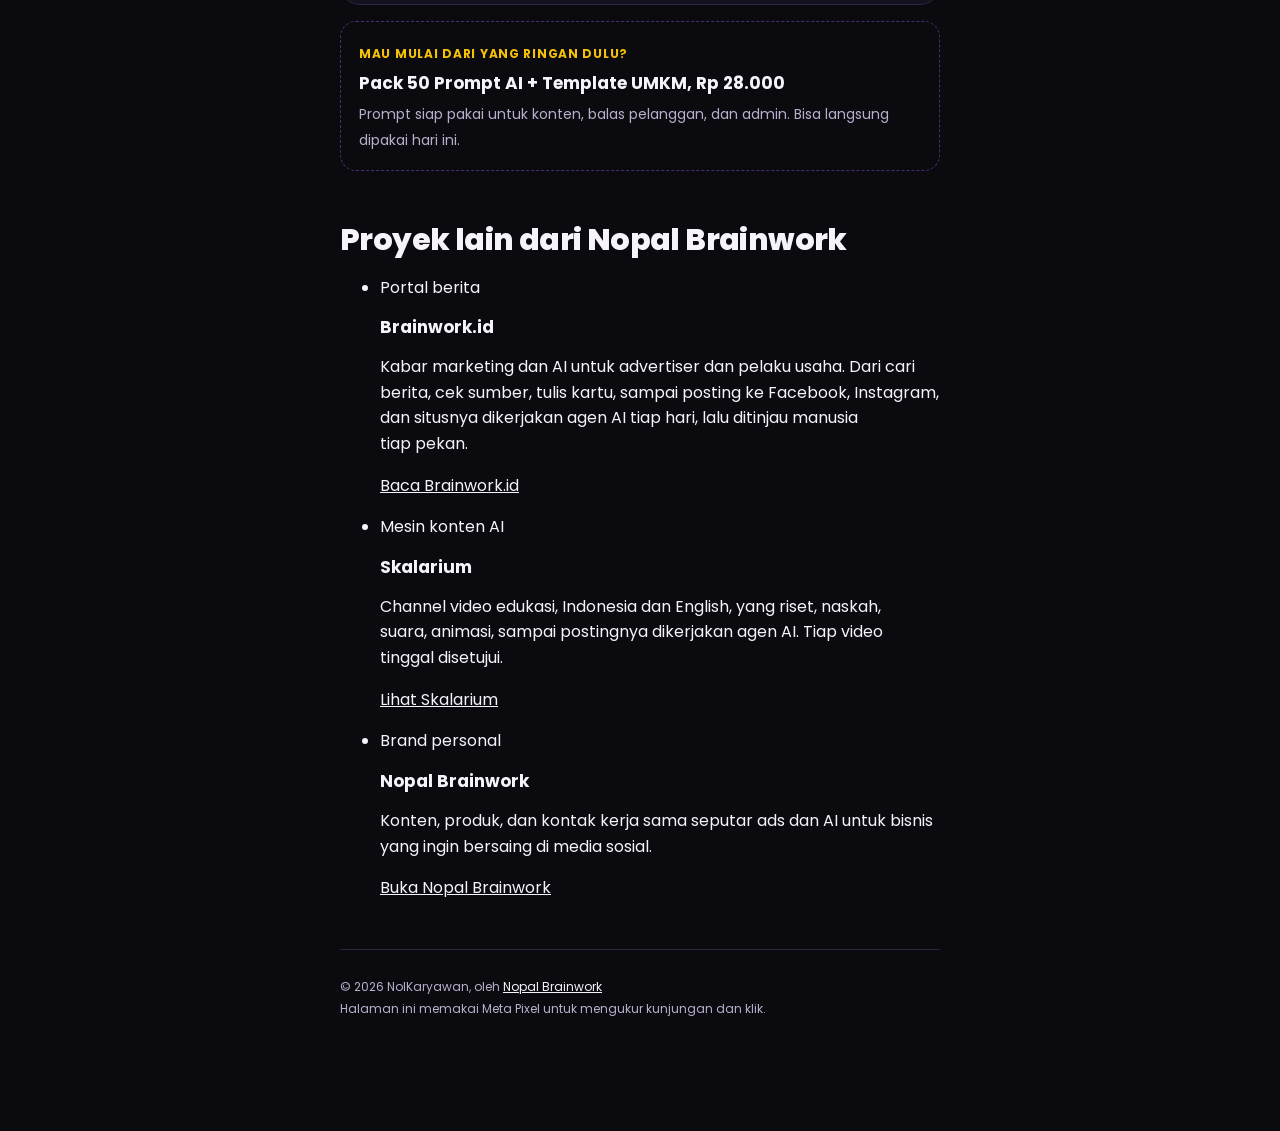
==== commit 184ea5e3: "NolKaryawan: tambah blok "Proyek lain dari Nopal Brainwork" dari satu sumber (ekosistem.json) Co-Aut" ====
--- a/nolkaryawan/index.html
+++ b/nolkaryawan/index.html
@@ -185,6 +185,8 @@
     <span>Prompt siap pakai untuk konten, balas pelanggan, dan admin. Bisa langsung dipakai hari ini.</span>
   </a>
 
+  <section class="eko" data-ekosistem="nolkaryawan" aria-labelledby="eko-judul-nolkaryawan"><link rel="stylesheet" href="https://brainwork-cloud.github.io/brainwork-konten/ekosistem/ekosistem.css"><h2 class="eko-judul" id="eko-judul-nolkaryawan">Proyek lain dari Nopal Brainwork</h2><ul class="eko-daftar"><li class="eko-kartu"><p class="eko-jenis">Portal berita</p><h3>Brainwork.id</h3><p class="eko-isi">Kabar marketing dan AI untuk advertiser dan pelaku usaha. Dari cari berita, cek sumber, tulis kartu, sampai posting ke Facebook, Instagram, dan situsnya dikerjakan agen AI tiap hari, lalu ditinjau manusia tiap pekan.</p><div class="eko-aksi"><a class="eko-tombol" href="https://brainwork-cloud.github.io/brainwork-konten/brainwork-id/" data-label="eko-brainwork-id">Baca Brainwork.id</a></div></li><li class="eko-kartu"><p class="eko-jenis">Mesin konten AI</p><h3>Skalarium</h3><p class="eko-isi">Channel video edukasi, Indonesia dan English, yang riset, naskah, suara, animasi, sampai postingnya dikerjakan agen AI. Tiap video tinggal disetujui.</p><div class="eko-aksi"><a class="eko-tombol" href="https://brainwork-cloud.github.io/skalarium/" data-label="eko-skalarium">Lihat Skalarium</a></div></li><li class="eko-kartu"><p class="eko-jenis">Brand personal</p><h3>Nopal Brainwork</h3><p class="eko-isi">Konten, produk, dan kontak kerja sama seputar ads dan AI untuk bisnis yang ingin bersaing di media sosial.</p><div class="eko-aksi"><a class="eko-tombol" href="https://brainwork-cloud.github.io/" data-label="eko-nopal">Buka Nopal Brainwork</a></div></li></ul></section>
+
   <footer>
     <p>&copy; 2026 NolKaryawan, oleh <a href="../">Nopal Brainwork</a></p>
     <p id="privasi">Halaman ini tidak memasang pelacak.</p>
@@ -198,5 +200,6 @@
   </div>
 </div>
 <script src="../aset/lp.js"></script>
+<script src="https://brainwork-cloud.github.io/brainwork-konten/ekosistem/ekosistem.js" defer></script>
 </body>
 </html>
